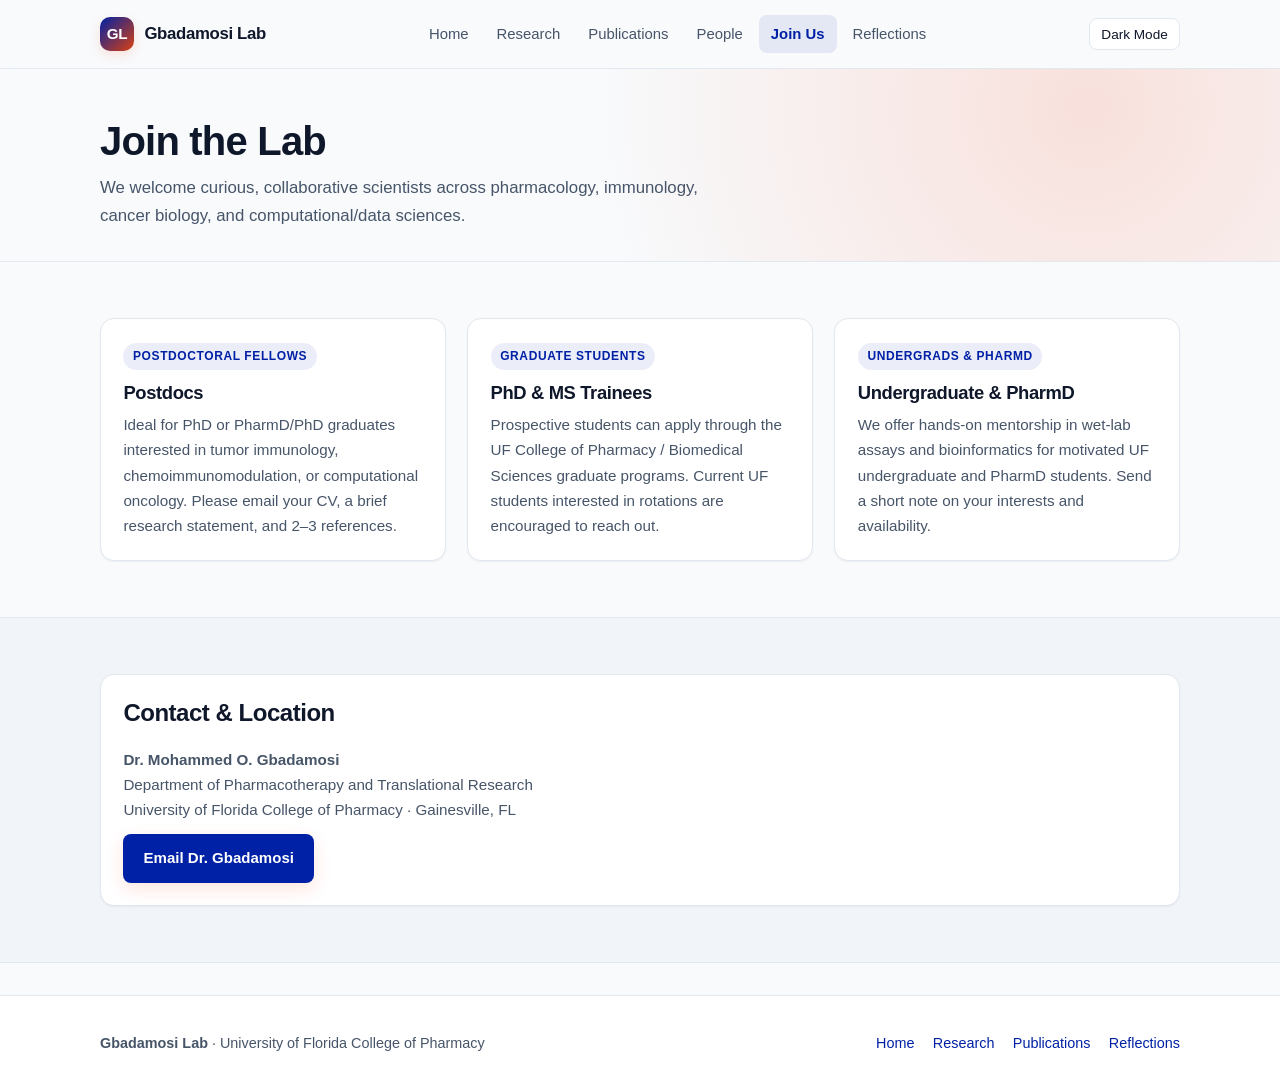
==== join.html @ 2126233b "Scaffold Gbadamosi Lab website with light/dark mode and CV" ====
<!DOCTYPE html>
<html lang="en">
<head>
  <meta charset="UTF-8">
  <meta name="viewport" content="width=device-width, initial-scale=1.0">
  <title>Join Us | Gbadamosi Lab</title>
  <script>
    (function () {
      try {
        var saved = localStorage.getItem("gbadamosi-lab-theme");
        var prefersDark = window.matchMedia && window.matchMedia("(prefers-color-scheme: dark)").matches;
        document.documentElement.setAttribute("data-theme", saved || (prefersDark ? "dark" : "light"));
      } catch (_) {}
    })();
  </script>
  <link rel="stylesheet" href="css/styles.css">
</head>
<body>
  <a class="skip-link" href="#main-content">Skip to content</a>

  <header class="site-header">
    <div class="container nav-wrap">
      <a class="brand" href="index.html">
        <span class="brand-mark" aria-hidden="true">GL</span>
        <span>Gbadamosi Lab</span>
      </a>
      <nav aria-label="Primary">
        <ul id="primary-nav" class="nav-links">
          <li><a href="index.html">Home</a></li>
          <li><a href="research.html">Research</a></li>
          <li><a href="publications.html">Publications</a></li>
          <li><a href="people.html">People</a></li>
          <li><a href="join.html" aria-current="page">Join Us</a></li>
          <li><a href="reflections.html">Reflections</a></li>
        </ul>
      </nav>
      <div class="nav-actions">
        <button id="theme-toggle" class="icon-btn" type="button" aria-pressed="false">Dark Mode</button>
        <button id="menu-toggle" class="icon-btn menu-toggle" type="button" aria-expanded="false" aria-controls="primary-nav">Menu</button>
      </div>
    </div>
  </header>

  <main id="main-content">
    <section class="page-header">
      <div class="container">
        <h1>Join the Lab</h1>
        <p>We welcome curious, collaborative scientists across pharmacology, immunology, cancer biology, and computational/data sciences.</p>
      </div>
    </section>

    <section class="section">
      <div class="container grid-3">
        <article class="card">
          <span class="card-tag">Postdoctoral Fellows</span>
          <h3>Postdocs</h3>
          <p>Ideal for PhD or PharmD/PhD graduates interested in tumor immunology, chemoimmunomodulation, or computational oncology. Please email your CV, a brief research statement, and 2–3 references.</p>
        </article>
        <article class="card">
          <span class="card-tag">Graduate Students</span>
          <h3>PhD &amp; MS Trainees</h3>
          <p>Prospective students can apply through the UF College of Pharmacy / Biomedical Sciences graduate programs. Current UF students interested in rotations are encouraged to reach out.</p>
        </article>
        <article class="card">
          <span class="card-tag">Undergrads &amp; PharmD</span>
          <h3>Undergraduate &amp; PharmD</h3>
          <p>We offer hands-on mentorship in wet-lab assays and bioinformatics for motivated UF undergraduate and PharmD students. Send a short note on your interests and availability.</p>
        </article>
      </div>
    </section>

    <section class="section section-alt">
      <div class="container">
        <div class="card">
          <h2>Contact &amp; Location</h2>
          <p style="margin-bottom: 0.75rem;">
            <strong>Dr. Mohammed O. Gbadamosi</strong><br>
            Department of Pharmacotherapy and Translational Research<br>
            University of Florida College of Pharmacy · Gainesville, FL
          </p>
          <a class="btn btn-primary" href="mailto:mgbadamosi@cop.ufl.edu">Email Dr. Gbadamosi</a>
        </div>
      </div>
    </section>
  </main>

  <footer class="site-footer">
    <div class="container footer-grid">
      <div><strong>Gbadamosi Lab</strong> · University of Florida College of Pharmacy</div>
      <div class="footer-links">
        <a href="index.html">Home</a>
        <a href="research.html">Research</a>
        <a href="publications.html">Publications</a>
        <a href="reflections.html">Reflections</a>
      </div>
    </div>
  </footer>

  <script defer src="js/main.js"></script>
</body>
</html>
---- css/styles.css ----
/* ==========================================================================
   Gbadamosi Lab — Zero-Build Academic Website Stylesheet
   Supports Light Mode (Editorial) & Dark Mode (Fluorescence-Inspired)
   ========================================================================== */

:root {
  color-scheme: light dark;

  /* Light Mode Palette */
  --bg: #f8fafc;
  --bg-elevated: #ffffff;
  --bg-subtle: #f1f5f9;
  --text: #0f172a;
  --text-muted: #475569;
  --border: #e2e8f0;

  --accent: #0021a5;
  --accent-2: #d94111;
  --accent-3: #0891b2;
  --accent-soft: rgba(0, 33, 165, 0.08);
  --glow: rgba(250, 70, 22, 0.14);

  --shadow-sm: 0 1px 2px rgba(15, 23, 42, 0.05);
  --shadow-md: 0 8px 24px rgba(15, 23, 42, 0.07);

  --font-sans: "Inter", -apple-system, BlinkMacSystemFont, "Segoe UI", Roboto, sans-serif;
  --font-serif: "Source Serif 4", Georgia, "Times New Roman", serif;
  --font-mono: "JetBrains Mono", ui-monospace, SFMono-Regular, Menlo, monospace;

  --radius: 14px;
  --radius-sm: 8px;
  --max-w: 1120px;
}

[data-theme="dark"] {
  --bg: #070b14;
  --bg-elevated: #0f172a;
  --bg-subtle: #162033;
  --text: #f1f5f9;
  --text-muted: #94a3b8;
  --border: #1e293b;

  /* Dark Blue + UF Orange-inspired accents */
  --accent: #38bdf8;
  --accent-2: #ff7849;
  --accent-3: #34d399;
  --accent-soft: rgba(56, 189, 248, 0.12);
  --glow: rgba(255, 120, 73, 0.18);

  --shadow-sm: 0 1px 2px rgba(0, 0, 0, 0.4);
  --shadow-md: 0 12px 32px rgba(0, 0, 0, 0.45);
}

/* Base Reset */
*, *::before, *::after {
  box-sizing: border-box;
}

html {
  scroll-behavior: smooth;
  -webkit-text-size-adjust: 100%;
}

body {
  margin: 0;
  font-family: var(--font-sans);
  background-color: var(--bg);
  color: var(--text);
  line-height: 1.65;
  font-size: 16px;
  transition: background-color 0.25s ease, color 0.25s ease;
  min-height: 100vh;
  display: flex;
  flex-direction: column;
}

img {
  max-width: 100%;
  display: block;
}

a {
  color: var(--accent);
  text-decoration: none;
  transition: color 0.15s ease, opacity 0.15s ease;
}

a:hover {
  text-decoration: underline;
}

/* Skip Link for Accessibility */
.skip-link {
  position: absolute;
  left: -9999px;
  top: 0;
  background: var(--accent);
  color: #ffffff;
  padding: 0.6rem 1rem;
  z-index: 1000;
  border-radius: var(--radius-sm);
  font-weight: 600;
}

.skip-link:focus {
  left: 1rem;
  top: 1rem;
}

/* Layout Containers */
.container {
  width: 100%;
  max-width: var(--max-w);
  margin: 0 auto;
  padding: 0 1.25rem;
}

main {
  flex: 1;
}

/* Header & Navigation */
.site-header {
  position: sticky;
  top: 0;
  z-index: 100;
  background: color-mix(in srgb, var(--bg) 88%, transparent);
  backdrop-filter: blur(12px);
  -webkit-backdrop-filter: blur(12px);
  border-bottom: 1px solid var(--border);
}

.nav-wrap {
  display: flex;
  align-items: center;
  justify-content: space-between;
  gap: 1rem;
  min-height: 68px;
}

.brand {
  display: flex;
  align-items: center;
  gap: 0.65rem;
  font-weight: 700;
  font-size: 1.05rem;
  color: var(--text);
  letter-spacing: -0.02em;
  text-decoration: none;
}

.brand:hover {
  text-decoration: none;
}

.brand-mark {
  width: 34px;
  height: 34px;
  border-radius: 10px;
  display: grid;
  place-items: center;
  background: linear-gradient(135deg, var(--accent), var(--accent-2));
  color: #ffffff;
  font-weight: 800;
  font-size: 0.95rem;
  box-shadow: 0 4px 12px var(--glow);
}

[data-theme="dark"] .brand-mark {
  color: #070b14;
}

.nav-links {
  display: flex;
  align-items: center;
  gap: 0.25rem;
  list-style: none;
  margin: 0;
  padding: 0;
}

.nav-links a {
  display: inline-block;
  padding: 0.45rem 0.75rem;
  border-radius: var(--radius-sm);
  color: var(--text-muted);
  font-weight: 500;
  font-size: 0.93rem;
  text-decoration: none;
}

.nav-links a:hover {
  color: var(--text);
  background: var(--bg-subtle);
  text-decoration: none;
}

.nav-links a[aria-current="page"] {
  color: var(--accent);
  background: var(--accent-soft);
  font-weight: 600;
}

.nav-actions {
  display: flex;
  align-items: center;
  gap: 0.5rem;
}

.icon-btn {
  display: inline-flex;
  align-items: center;
  justify-content: center;
  gap: 0.4rem;
  padding: 0.45rem 0.7rem;
  border-radius: var(--radius-sm);
  border: 1px solid var(--border);
  background: var(--bg-elevated);
  color: var(--text);
  font-family: inherit;
  font-size: 0.85rem;
  font-weight: 500;
  cursor: pointer;
  transition: border-color 0.15s ease, background-color 0.15s ease;
}

.icon-btn:hover {
  border-color: var(--accent);
  background: var(--bg-subtle);
}

.menu-toggle {
  display: none;
}

/* Hero Section */
.hero {
  position: relative;
  padding: 4.5rem 0 3.5rem;
  overflow: hidden;
  border-bottom: 1px solid var(--border);
  background:
    radial-gradient(circle at 82% 18%, var(--glow), transparent 42%),
    radial-gradient(circle at 12% 85%, rgba(52, 211, 153, 0.08), transparent 40%);
}

.hero-grid {
  display: grid;
  grid-template-columns: 1.35fr 0.85fr;
  gap: 2.5rem;
  align-items: center;
}

.eyebrow {
  display: inline-flex;
  align-items: center;
  gap: 0.45rem;
  font-size: 0.82rem;
  font-weight: 600;
  text-transform: uppercase;
  letter-spacing: 0.06em;
  color: var(--accent-2);
  background: var(--accent-soft);
  padding: 0.32rem 0.75rem;
  border-radius: 999px;
  margin-bottom: 1rem;
}

h1, h2, h3, h4 {
  line-height: 1.22;
  letter-spacing: -0.02em;
  margin-top: 0;
}

.hero h1 {
  font-size: clamp(2rem, 4vw, 3.05rem);
  margin-bottom: 1rem;
}

.hero-lead {
  font-size: 1.12rem;
  color: var(--text-muted);
  max-width: 60ch;
  margin-bottom: 1.75rem;
}

.btn-row {
  display: flex;
  flex-wrap: wrap;
  gap: 0.85rem;
}

.btn {
  display: inline-flex;
  align-items: center;
  gap: 0.45rem;
  padding: 0.68rem 1.2rem;
  border-radius: var(--radius-sm);
  font-weight: 600;
  font-size: 0.94rem;
  border: 1px solid transparent;
  cursor: pointer;
  text-decoration: none;
  transition: transform 0.15s ease, box-shadow 0.15s ease, background-color 0.15s ease;
}

.btn:hover {
  text-decoration: none;
  transform: translateY(-1px);
}

.btn-primary {
  background: var(--accent);
  color: #ffffff;
  box-shadow: 0 6px 18px var(--glow);
}

[data-theme="dark"] .btn-primary {
  color: #070b14;
}

.btn-secondary {
  background: var(--bg-elevated);
  color: var(--text);
  border-color: var(--border);
}

.btn-secondary:hover {
  border-color: var(--accent);
}

/* Decorative Science Visual Card on Hero */
.hero-visual {
  background: var(--bg-elevated);
  border: 1px solid var(--border);
  border-radius: var(--radius);
  padding: 1.5rem;
  box-shadow: var(--shadow-md);
}

.hero-visual svg {
  width: 100%;
  height: auto;
  display: block;
}

.hero-visual-caption {
  margin-top: 0.85rem;
  font-size: 0.84rem;
  color: var(--text-muted);
  text-align: center;
}

/* Sections & Cards */
.section {
  padding: 3.5rem 0;
}

.section-alt {
  background: var(--bg-subtle);
  border-top: 1px solid var(--border);
  border-bottom: 1px solid var(--border);
}

.section-header {
  display: flex;
  flex-wrap: wrap;
  align-items: baseline;
  justify-content: space-between;
  gap: 1rem;
  margin-bottom: 1.75rem;
}

.section-header h2 {
  font-size: clamp(1.45rem, 2.5vw, 1.9rem);
  margin-bottom: 0;
}

.section-subtitle {
  color: var(--text-muted);
  margin-top: 0.35rem;
  max-width: 65ch;
}

.grid-3 {
  display: grid;
  grid-template-columns: repeat(3, minmax(0, 1fr));
  gap: 1.35rem;
}

.grid-2 {
  display: grid;
  grid-template-columns: repeat(2, minmax(0, 1fr));
  gap: 1.35rem;
}

.card {
  background: var(--bg-elevated);
  border: 1px solid var(--border);
  border-radius: var(--radius);
  padding: 1.4rem;
  box-shadow: var(--shadow-sm);
  transition: border-color 0.2s ease, transform 0.2s ease;
}

.card:hover {
  border-color: color-mix(in srgb, var(--accent) 45%, var(--border));
}

.card-tag {
  display: inline-block;
  font-size: 0.75rem;
  font-weight: 600;
  text-transform: uppercase;
  letter-spacing: 0.05em;
  color: var(--accent);
  background: var(--accent-soft);
  padding: 0.22rem 0.6rem;
  border-radius: 999px;
  margin-bottom: 0.75rem;
}

.card h3 {
  font-size: 1.15rem;
  margin-bottom: 0.5rem;
}

.card p {
  margin: 0;
  color: var(--text-muted);
  font-size: 0.95rem;
}

/* Page Header (Subpages) */
.page-header {
  padding: 3rem 0 2rem;
  border-bottom: 1px solid var(--border);
  background: radial-gradient(circle at 85% 20%, var(--glow), transparent 45%);
}

.page-header h1 {
  font-size: clamp(1.85rem, 3.2vw, 2.5rem);
  margin-bottom: 0.5rem;
}

.page-header p {
  color: var(--text-muted);
  max-width: 65ch;
  margin: 0;
  font-size: 1.05rem;
}

/* News Feed */
.news-list {
  display: grid;
  gap: 0.9rem;
}

.news-item {
  display: grid;
  grid-template-columns: 120px 1fr;
  gap: 1rem;
  align-items: baseline;
  background: var(--bg-elevated);
  border: 1px solid var(--border);
  border-radius: var(--radius-sm);
  padding: 1rem 1.25rem;
}

.news-date {
  font-family: var(--font-mono);
  font-size: 0.84rem;
  color: var(--accent-2);
  font-weight: 600;
}

/* Filters & Search */
.toolbar {
  display: flex;
  flex-wrap: wrap;
  gap: 0.75rem;
  align-items: center;
  justify-content: space-between;
  margin-bottom: 1.5rem;
}

.filter-pills {
  display: flex;
  flex-wrap: wrap;
  gap: 0.45rem;
}

.pill-btn {
  padding: 0.4rem 0.85rem;
  border-radius: 999px;
  border: 1px solid var(--border);
  background: var(--bg-elevated);
  color: var(--text-muted);
  font-family: inherit;
  font-size: 0.85rem;
  font-weight: 500;
  cursor: pointer;
}

.pill-btn:hover {
  border-color: var(--accent);
  color: var(--text);
}

.pill-btn[aria-pressed="true"] {
  background: var(--accent);
  color: #ffffff;
  border-color: var(--accent);
}

[data-theme="dark"] .pill-btn[aria-pressed="true"] {
  color: #070b14;
}

.search-input {
  padding: 0.5rem 0.9rem;
  border-radius: var(--radius-sm);
  border: 1px solid var(--border);
  background: var(--bg-elevated);
  color: var(--text);
  font-family: inherit;
  font-size: 0.92rem;
  min-width: 240px;
}

.search-input:focus {
  outline: 2px solid var(--accent);
  outline-offset: 1px;
}

/* Publications */
.pub-list {
  display: grid;
  gap: 1rem;
}

.pub-card {
  background: var(--bg-elevated);
  border: 1px solid var(--border);
  border-radius: var(--radius-sm);
  padding: 1.25rem 1.4rem;
}

.pub-meta {
  display: flex;
  flex-wrap: wrap;
  gap: 0.5rem;
  align-items: center;
  margin-bottom: 0.45rem;
  font-size: 0.82rem;
  color: var(--text-muted);
}

.pub-year {
  font-family: var(--font-mono);
  font-weight: 700;
  color: var(--accent);
}

.pub-title {
  font-size: 1.06rem;
  font-weight: 650;
  margin-bottom: 0.35rem;
}

.pub-authors {
  font-size: 0.92rem;
  color: var(--text-muted);
  margin-bottom: 0.5rem;
}

.pub-links {
  display: flex;
  flex-wrap: wrap;
  gap: 0.65rem;
  font-size: 0.85rem;
  font-weight: 600;
}

/* People */
.person-card {
  display: flex;
  flex-direction: column;
  gap: 0.75rem;
}

.avatar-placeholder {
  width: 68px;
  height: 68px;
  border-radius: 50%;
  background: linear-gradient(135deg, var(--accent), var(--accent-2));
  color: #ffffff;
  display: grid;
  place-items: center;
  font-weight: 700;
  font-size: 1.25rem;
  flex-shrink: 0;
}

.avatar-img {
  width: 84px;
  height: 84px;
  border-radius: 50%;
  object-fit: cover;
  border: 2px solid var(--accent-2);
  flex-shrink: 0;
}

[data-theme="dark"] .avatar-placeholder {
  color: #070b14;
}

.person-role {
  font-size: 0.86rem;
  font-weight: 600;
  color: var(--accent-2);
}

/* Reflections / Faith & Quotes Page */
.reflection-card {
  background: var(--bg-elevated);
  border: 1px solid var(--border);
  border-left: 4px solid var(--accent);
  border-radius: var(--radius);
  padding: 1.6rem;
  box-shadow: var(--shadow-sm);
}

.reflection-quote {
  font-family: var(--font-serif);
  font-size: 1.22rem;
  line-height: 1.55;
  margin: 0.4rem 0 0.75rem;
  color: var(--text);
}

.reflection-source {
  font-size: 0.9rem;
  font-weight: 600;
  color: var(--accent-2);
  margin-bottom: 0.85rem;
}

.reflection-note {
  color: var(--text-muted);
  font-size: 0.96rem;
  margin: 0;
  padding-top: 0.75rem;
  border-top: 1px solid var(--border);
}

/* Footer */
.site-footer {
  border-top: 1px solid var(--border);
  background: var(--bg-elevated);
  padding: 2.25rem 0;
  margin-top: 2rem;
  font-size: 0.9rem;
  color: var(--text-muted);
}

.footer-grid {
  display: flex;
  flex-wrap: wrap;
  justify-content: space-between;
  gap: 1.25rem;
  align-items: center;
}

.footer-links {
  display: flex;
  flex-wrap: wrap;
  gap: 1.15rem;
}

/* Responsive Breakpoints */
@media (max-width: 860px) {
  .hero-grid,
  .grid-3,
  .grid-2 {
    grid-template-columns: 1fr;
  }

  .menu-toggle {
    display: inline-flex;
  }

  .nav-links {
    display: none;
    position: absolute;
    top: 68px;
    left: 0;
    right: 0;
    background: var(--bg-elevated);
    border-bottom: 1px solid var(--border);
    flex-direction: column;
    align-items: stretch;
    padding: 0.75rem 1.25rem 1rem;
    box-shadow: var(--shadow-md);
  }

  .nav-links.is-open {
    display: flex;
  }

  .news-item {
    grid-template-columns: 1fr;
    gap: 0.35rem;
  }
}

@media (prefers-reduced-motion: reduce) {
  html {
    scroll-behavior: auto;
  }
  *, *::before, *::after {
    transition: none !important;
    animation: none !important;
  }
}
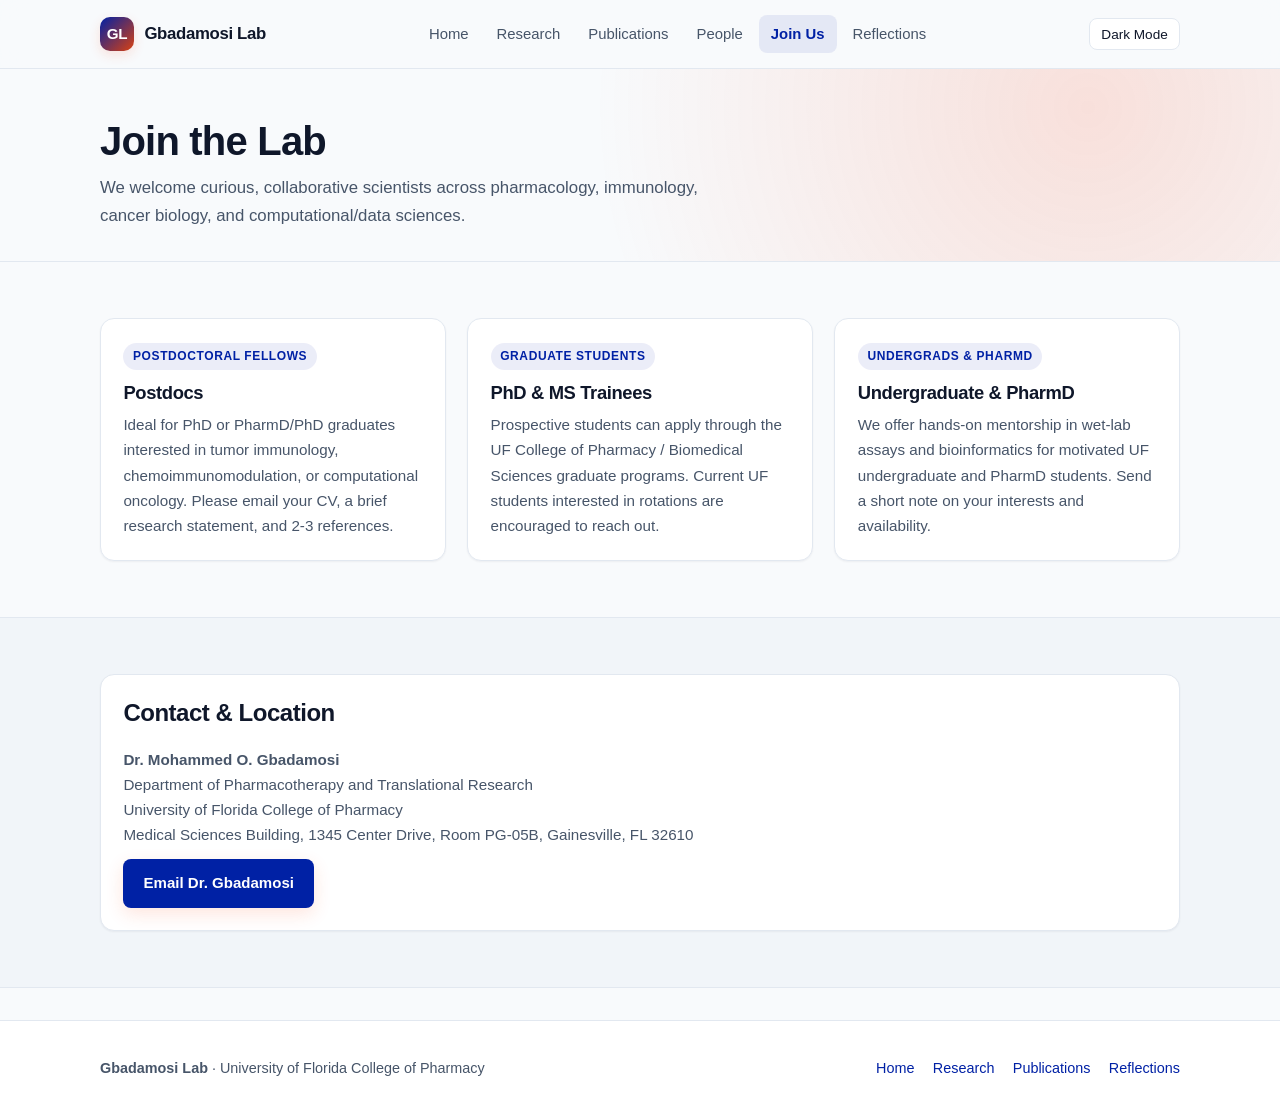
==== commit 1339d676: "Populate CV details, team headshots, publications, research pillars, and remove em-dashes" ====
--- a/join.html
+++ b/join.html
@@ -54,7 +54,7 @@
         <article class="card">
           <span class="card-tag">Postdoctoral Fellows</span>
           <h3>Postdocs</h3>
-          <p>Ideal for PhD or PharmD/PhD graduates interested in tumor immunology, chemoimmunomodulation, or computational oncology. Please email your CV, a brief research statement, and 2–3 references.</p>
+          <p>Ideal for PhD or PharmD/PhD graduates interested in tumor immunology, chemoimmunomodulation, or computational oncology. Please email your CV, a brief research statement, and 2-3 references.</p>
         </article>
         <article class="card">
           <span class="card-tag">Graduate Students</span>
@@ -76,9 +76,10 @@
           <p style="margin-bottom: 0.75rem;">
             <strong>Dr. Mohammed O. Gbadamosi</strong><br>
             Department of Pharmacotherapy and Translational Research<br>
-            University of Florida College of Pharmacy · Gainesville, FL
+            University of Florida College of Pharmacy<br>
+            Medical Sciences Building, 1345 Center Drive, Room PG-05B, Gainesville, FL 32610
           </p>
-          <a class="btn btn-primary" href="mailto:mgbadamosi@cop.ufl.edu">Email Dr. Gbadamosi</a>
+          <a class="btn btn-primary" href="mailto:mgbadamosi@ufl.edu">Email Dr. Gbadamosi</a>
         </div>
       </div>
     </section>
--- a/css/styles.css
+++ b/css/styles.css
@@ -54,6 +54,28 @@
 /* Base Reset */
 *, *::before, *::after {
   box-sizing: border-box;
+}
+
+/* Smooth cross-page fade transition (modern browsers) */
+@view-transition {
+  navigation: auto;
+}
+
+::view-transition-old(root),
+::view-transition-new(root) {
+  animation-duration: 0.32s;
+  animation-timing-function: cubic-bezier(0.22, 1, 0.36, 1);
+}
+
+@keyframes pageFadeIn {
+  from {
+    opacity: 0;
+    transform: translateY(10px);
+  }
+  to {
+    opacity: 1;
+    transform: translateY(0);
+  }
 }
 
 html {
@@ -72,6 +94,11 @@
   min-height: 100vh;
   display: flex;
   flex-direction: column;
+}
+
+main {
+  flex: 1;
+  animation: pageFadeIn 0.45s cubic-bezier(0.22, 1, 0.36, 1) both;
 }
 
 img {
@@ -400,11 +427,13 @@
   border-radius: var(--radius);
   padding: 1.4rem;
   box-shadow: var(--shadow-sm);
-  transition: border-color 0.2s ease, transform 0.2s ease;
+  transition: border-color 0.22s ease, transform 0.25s cubic-bezier(0.22, 1, 0.36, 1), box-shadow 0.25s cubic-bezier(0.22, 1, 0.36, 1);
 }
 
 .card:hover {
-  border-color: color-mix(in srgb, var(--accent) 45%, var(--border));
+  border-color: color-mix(in srgb, var(--accent) 50%, var(--border));
+  transform: translateY(-4px);
+  box-shadow: var(--shadow-md), 0 0 0 1px color-mix(in srgb, var(--accent) 25%, transparent);
 }
 
 .card-tag {
@@ -465,6 +494,13 @@
   border: 1px solid var(--border);
   border-radius: var(--radius-sm);
   padding: 1rem 1.25rem;
+  transition: border-color 0.22s ease, transform 0.25s cubic-bezier(0.22, 1, 0.36, 1), box-shadow 0.25s cubic-bezier(0.22, 1, 0.36, 1);
+}
+
+.news-item:hover {
+  border-color: color-mix(in srgb, var(--accent-2) 50%, var(--border));
+  transform: translateY(-3px);
+  box-shadow: var(--shadow-md);
 }
 
 .news-date {
@@ -544,6 +580,13 @@
   border: 1px solid var(--border);
   border-radius: var(--radius-sm);
   padding: 1.25rem 1.4rem;
+  transition: border-color 0.22s ease, transform 0.25s cubic-bezier(0.22, 1, 0.36, 1), box-shadow 0.25s cubic-bezier(0.22, 1, 0.36, 1);
+}
+
+.pub-card:hover {
+  border-color: color-mix(in srgb, var(--accent) 50%, var(--border));
+  transform: translateY(-3px);
+  box-shadow: var(--shadow-md);
 }
 
 .pub-meta {
@@ -629,6 +672,14 @@
   border-radius: var(--radius);
   padding: 1.6rem;
   box-shadow: var(--shadow-sm);
+  transition: border-color 0.22s ease, transform 0.25s cubic-bezier(0.22, 1, 0.36, 1), box-shadow 0.25s cubic-bezier(0.22, 1, 0.36, 1);
+}
+
+.reflection-card:hover {
+  border-color: color-mix(in srgb, var(--accent) 50%, var(--border));
+  border-left-color: var(--accent-2);
+  transform: translateY(-4px);
+  box-shadow: var(--shadow-md);
 }
 
 .reflection-quote {
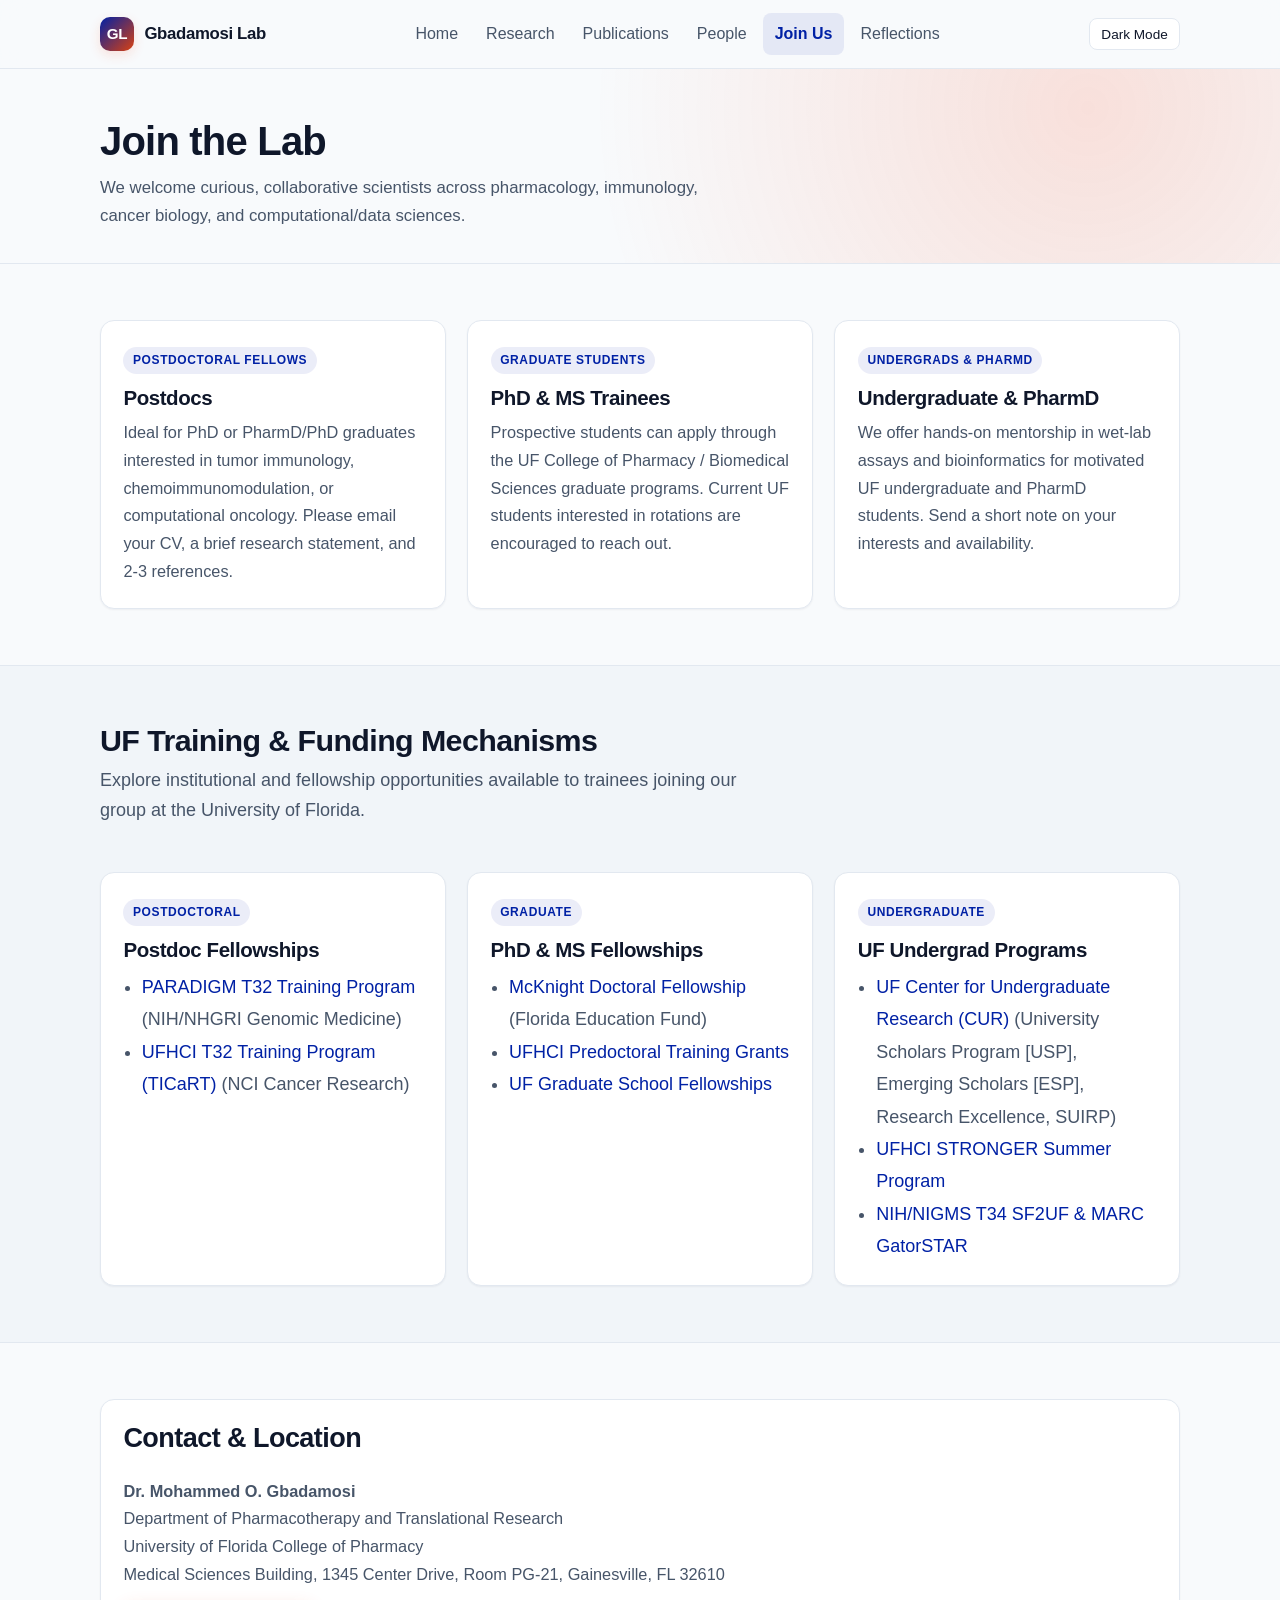
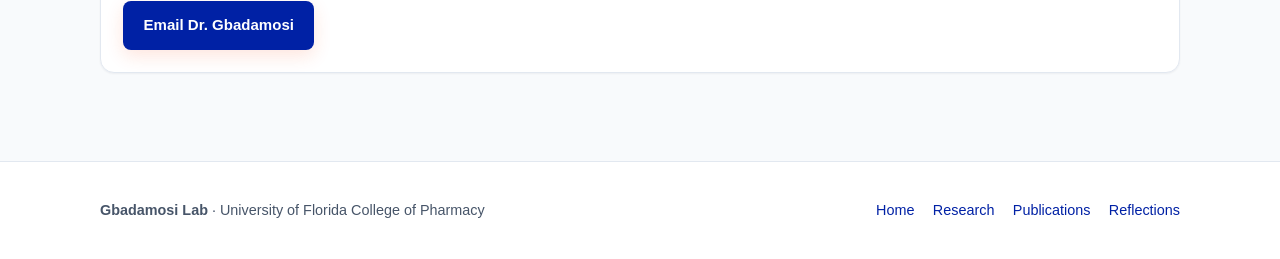
==== commit 2e86e6e2: "Enlarge People text & PI photo, update member bios, office PG-21, UF funding links, and Reflections " ====
--- a/join.html
+++ b/join.html
@@ -71,13 +71,54 @@
 
     <section class="section section-alt">
       <div class="container">
+        <div class="section-header">
+          <div>
+            <h2>UF Training &amp; Funding Mechanisms</h2>
+            <p class="section-subtitle">Explore institutional and fellowship opportunities available to trainees joining our group at the University of Florida.</p>
+          </div>
+        </div>
+        <div class="grid-3">
+          <article class="card">
+            <span class="card-tag">Postdoctoral</span>
+            <h3>Postdoc Fellowships</h3>
+            <ul style="padding-left: 1.15rem; margin: 0.5rem 0 0; color: var(--text-muted); line-height: 1.8;">
+              <li><a href="https://precisionmedicine.ufhealth.org/education/t32-postdoctoral-training-program/" target="_blank" rel="noopener noreferrer">PARADIGM T32 Training Program</a> (NIH/NHGRI Genomic Medicine)</li>
+              <li><a href="https://cancer.ufl.edu/education/training-grants/" target="_blank" rel="noopener noreferrer">UFHCI T32 Training Program (TICaRT)</a> (NCI Cancer Research)</li>
+            </ul>
+          </article>
+
+          <article class="card">
+            <span class="card-tag">Graduate</span>
+            <h3>PhD &amp; MS Fellowships</h3>
+            <ul style="padding-left: 1.15rem; margin: 0.5rem 0 0; color: var(--text-muted); line-height: 1.8;">
+              <li><a href="https://www.fefonline.org/mdf.html" target="_blank" rel="noopener noreferrer">McKnight Doctoral Fellowship</a> (Florida Education Fund)</li>
+              <li><a href="https://cancer.ufl.edu/education/training-grants/" target="_blank" rel="noopener noreferrer">UFHCI Predoctoral Training Grants</a></li>
+              <li><a href="https://graduateschool.ufl.edu/funding/" target="_blank" rel="noopener noreferrer">UF Graduate School Fellowships</a></li>
+            </ul>
+          </article>
+
+          <article class="card">
+            <span class="card-tag">Undergraduate</span>
+            <h3>UF Undergrad Programs</h3>
+            <ul style="padding-left: 1.15rem; margin: 0.5rem 0 0; color: var(--text-muted); line-height: 1.8;">
+              <li><a href="https://cur.aa.ufl.edu/" target="_blank" rel="noopener noreferrer">UF Center for Undergraduate Research (CUR)</a> (University Scholars Program [USP], Emerging Scholars [ESP], Research Excellence, SUIRP)</li>
+              <li><a href="https://cancer.ufl.edu/education/undergraduate-programs/" target="_blank" rel="noopener noreferrer">UFHCI STRONGER Summer Program</a></li>
+              <li><a href="https://uf-t34.biology.ufl.edu/" target="_blank" rel="noopener noreferrer">NIH/NIGMS T34 SF2UF &amp; MARC GatorSTAR</a></li>
+            </ul>
+          </article>
+        </div>
+      </div>
+    </section>
+
+    <section class="section">
+      <div class="container">
         <div class="card">
           <h2>Contact &amp; Location</h2>
           <p style="margin-bottom: 0.75rem;">
             <strong>Dr. Mohammed O. Gbadamosi</strong><br>
             Department of Pharmacotherapy and Translational Research<br>
             University of Florida College of Pharmacy<br>
-            Medical Sciences Building, 1345 Center Drive, Room PG-05B, Gainesville, FL 32610
+            Medical Sciences Building, 1345 Center Drive, Room PG-21, Gainesville, FL 32610
           </p>
           <a class="btn btn-primary" href="mailto:mgbadamosi@ufl.edu">Email Dr. Gbadamosi</a>
         </div>
--- a/css/styles.css
+++ b/css/styles.css
@@ -88,8 +88,8 @@
   font-family: var(--font-sans);
   background-color: var(--bg);
   color: var(--text);
-  line-height: 1.65;
-  font-size: 16px;
+  line-height: 1.7;
+  font-size: 18px;
   transition: background-color 0.25s ease, color 0.25s ease;
   min-height: 100vh;
   display: flex;
@@ -212,7 +212,7 @@
   border-radius: var(--radius-sm);
   color: var(--text-muted);
   font-weight: 500;
-  font-size: 0.93rem;
+  font-size: 1rem;
   text-decoration: none;
 }
 
@@ -300,12 +300,12 @@
 }
 
 .hero h1 {
-  font-size: clamp(2rem, 4vw, 3.05rem);
+  font-size: clamp(2.2rem, 4.2vw, 3.25rem);
   margin-bottom: 1rem;
 }
 
 .hero-lead {
-  font-size: 1.12rem;
+  font-size: 1.22rem;
   color: var(--text-muted);
   max-width: 60ch;
   margin-bottom: 1.75rem;
@@ -450,14 +450,14 @@
 }
 
 .card h3 {
-  font-size: 1.15rem;
+  font-size: 1.28rem;
   margin-bottom: 0.5rem;
 }
 
 .card p {
   margin: 0;
   color: var(--text-muted);
-  font-size: 0.95rem;
+  font-size: 1.02rem;
 }
 
 /* Page Header (Subpages) */
@@ -503,6 +503,15 @@
   box-shadow: var(--shadow-md);
 }
 
+.news-photo {
+  margin-top: 0.75rem;
+  max-width: 460px;
+  width: 100%;
+  border-radius: var(--radius-sm);
+  border: 1px solid var(--border);
+  object-fit: cover;
+}
+
 .news-date {
   font-family: var(--font-mono);
   font-size: 0.84rem;
@@ -606,13 +615,13 @@
 }
 
 .pub-title {
-  font-size: 1.06rem;
+  font-size: 1.16rem;
   font-weight: 650;
   margin-bottom: 0.35rem;
 }
 
 .pub-authors {
-  font-size: 0.92rem;
+  font-size: 1rem;
   color: var(--text-muted);
   margin-bottom: 0.5rem;
 }
@@ -645,24 +654,61 @@
   flex-shrink: 0;
 }
 
+.person-role {
+  font-size: 1.05rem;
+  font-weight: 600;
+  color: var(--accent-2);
+}
+
+.person-card h3,
+#pi-card h3 {
+  font-size: 1.42rem;
+}
+
+.person-card p,
+#pi-card p {
+  font-size: 1.1rem;
+  line-height: 1.7;
+}
+
+#pi-card .pub-links {
+  font-size: 1.05rem;
+}
+
 .avatar-img {
-  width: 84px;
-  height: 84px;
-  border-radius: 50%;
+  width: 145px;
+  height: 185px;
+  border-radius: var(--radius-sm);
   object-fit: cover;
+  object-position: center 20%;
+  border: 1px solid var(--border);
+  flex-shrink: 0;
+  align-self: flex-start;
+}
+
+.avatar-img--pi {
+  width: 260px;
+  height: 215px;
+  border-radius: var(--radius);
+  object-position: center 15%;
   border: 2px solid var(--accent-2);
-  flex-shrink: 0;
+}
+
+.next-position {
+  margin-top: 0.35rem;
+  font-size: 1.05rem;
+  color: var(--text);
+}
+
+.next-position strong {
+  color: var(--accent-2);
 }
 
 [data-theme="dark"] .avatar-placeholder {
   color: #070b14;
 }
 
-.person-role {
-  font-size: 0.86rem;
-  font-weight: 600;
-  color: var(--accent-2);
-}
+.person-role-removed-dup { display: none; }
 
 /* Reflections / Faith & Quotes Page */
 .reflection-card {
@@ -684,14 +730,14 @@
 
 .reflection-quote {
   font-family: var(--font-serif);
-  font-size: 1.22rem;
+  font-size: 1.32rem;
   line-height: 1.55;
   margin: 0.4rem 0 0.75rem;
   color: var(--text);
 }
 
 .reflection-source {
-  font-size: 0.9rem;
+  font-size: 1rem;
   font-weight: 600;
   color: var(--accent-2);
   margin-bottom: 0.85rem;
@@ -699,7 +745,7 @@
 
 .reflection-note {
   color: var(--text-muted);
-  font-size: 0.96rem;
+  font-size: 1.02rem;
   margin: 0;
   padding-top: 0.75rem;
   border-top: 1px solid var(--border);
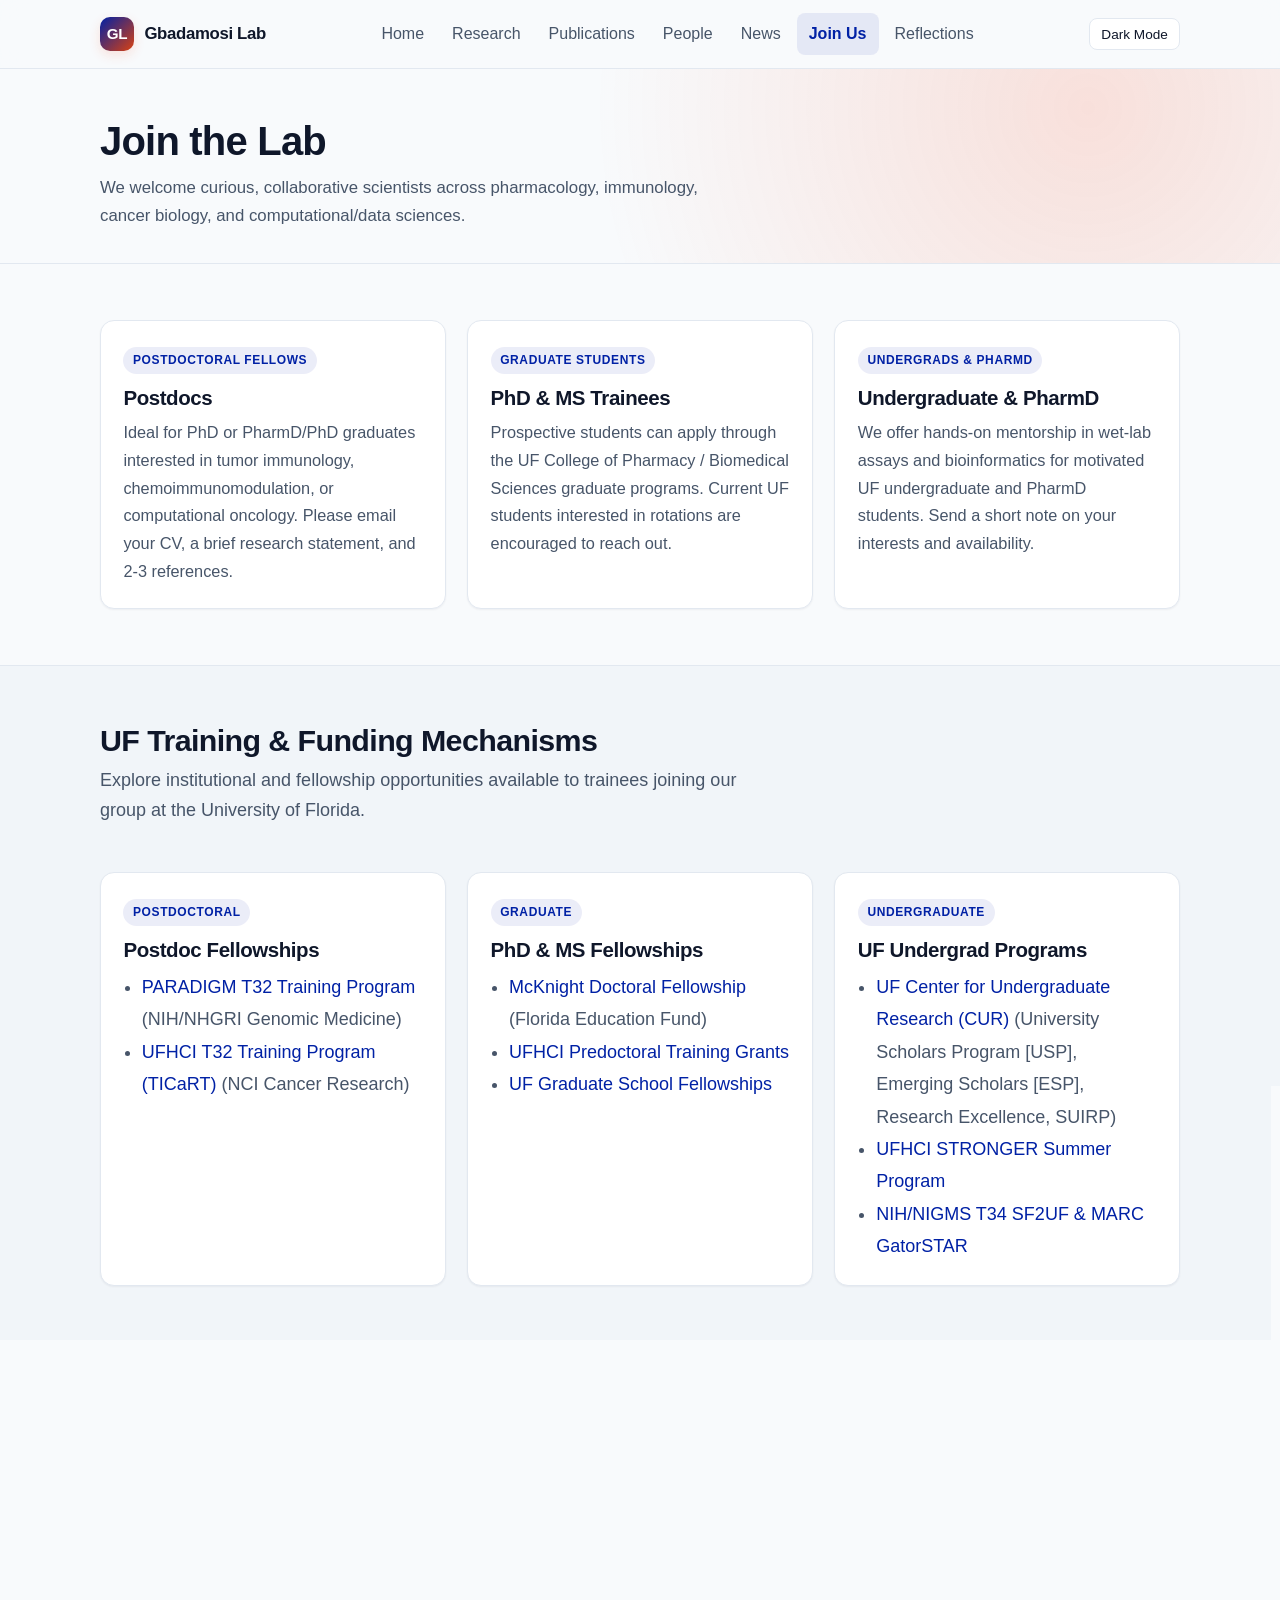
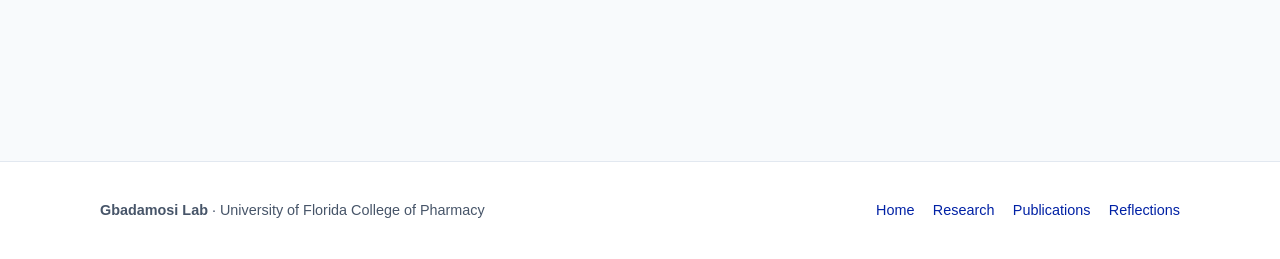
==== commit 8a9b4d40: "Add 2018 Futur Oncol AML paper and dedicated News page" ====
--- a/join.html
+++ b/join.html
@@ -30,6 +30,7 @@
           <li><a href="research.html">Research</a></li>
           <li><a href="publications.html">Publications</a></li>
           <li><a href="people.html">People</a></li>
+          <li><a href="news.html">News</a></li>
           <li><a href="join.html" aria-current="page">Join Us</a></li>
           <li><a href="reflections.html">Reflections</a></li>
         </ul>
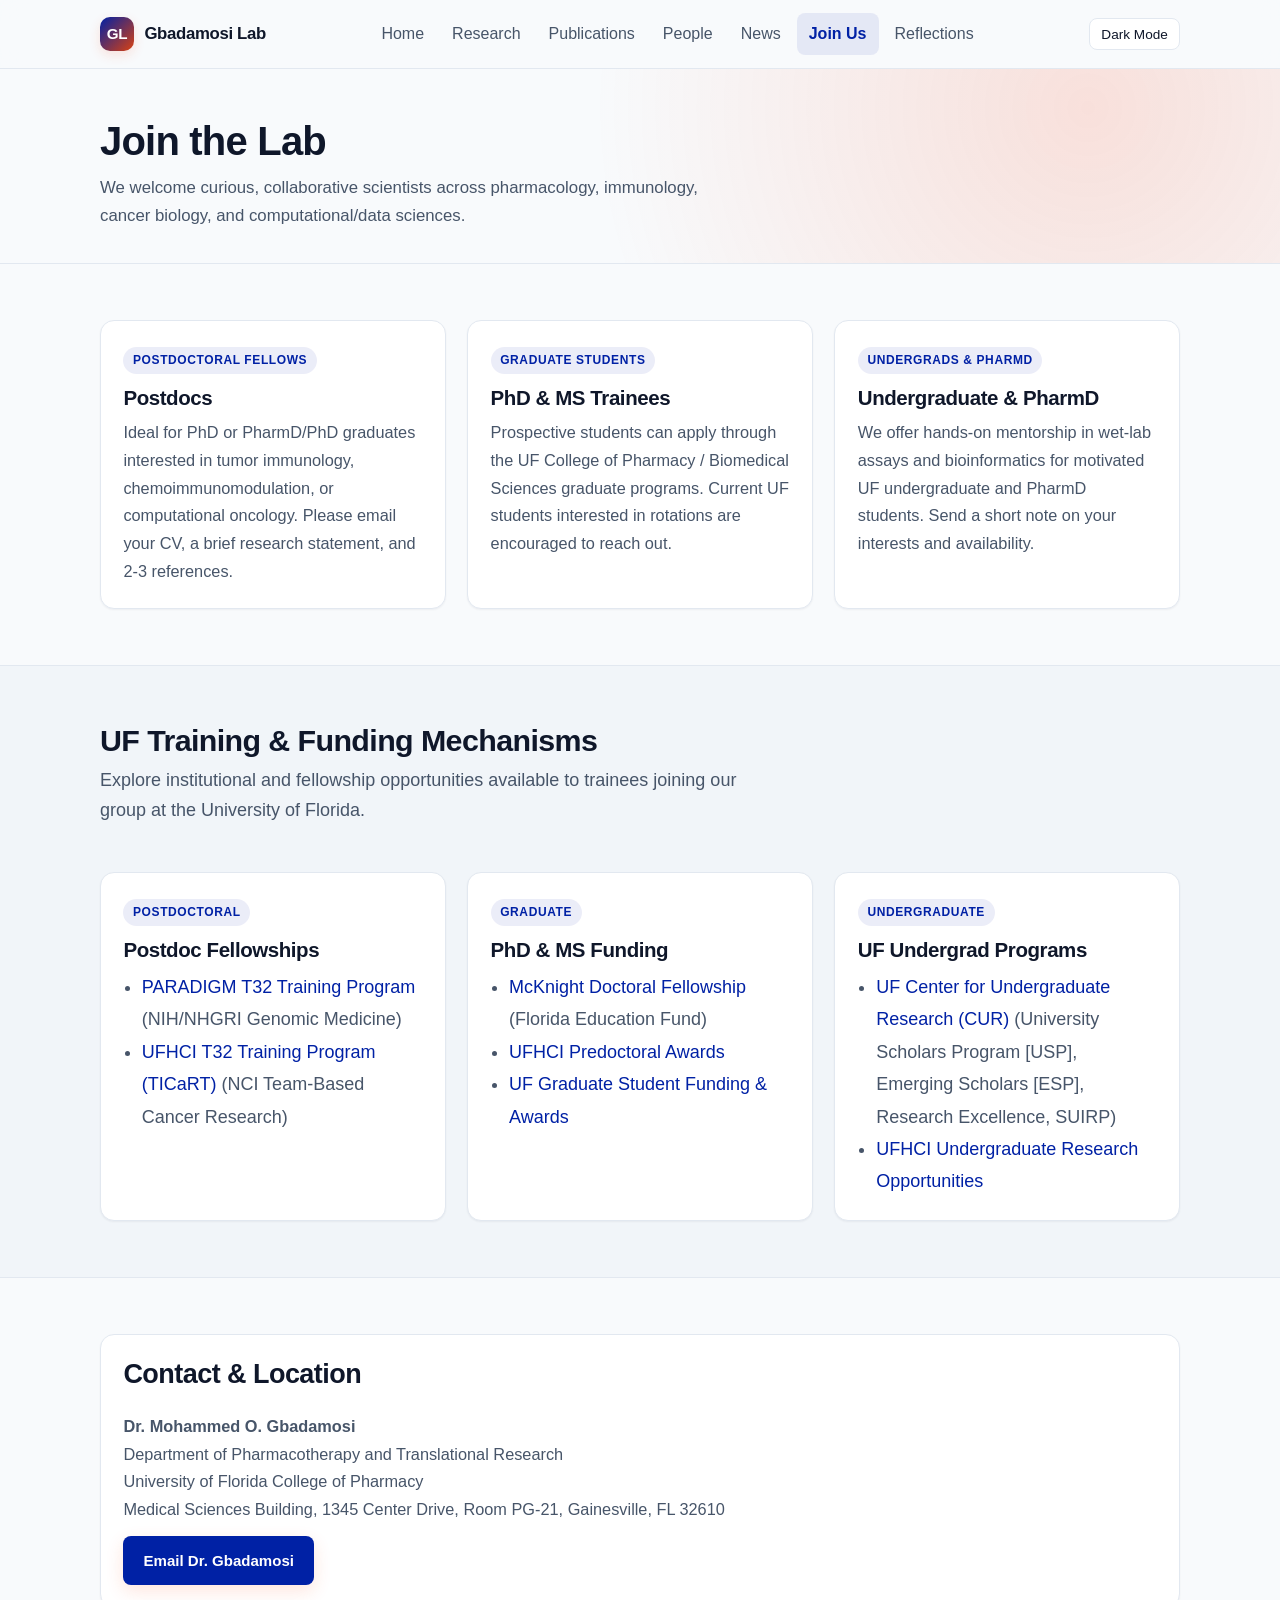
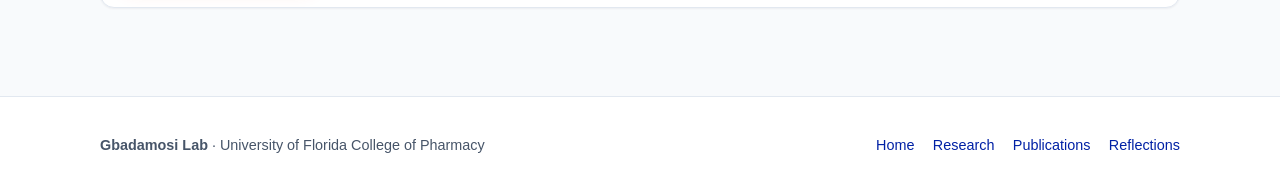
==== commit a55accdd: "Add large chemoimmunomodulation schematic on Home and update UF funding links" ====
--- a/join.html
+++ b/join.html
@@ -83,18 +83,18 @@
             <span class="card-tag">Postdoctoral</span>
             <h3>Postdoc Fellowships</h3>
             <ul style="padding-left: 1.15rem; margin: 0.5rem 0 0; color: var(--text-muted); line-height: 1.8;">
-              <li><a href="https://precisionmedicine.ufhealth.org/education/t32-postdoctoral-training-program/" target="_blank" rel="noopener noreferrer">PARADIGM T32 Training Program</a> (NIH/NHGRI Genomic Medicine)</li>
-              <li><a href="https://cancer.ufl.edu/education/training-grants/" target="_blank" rel="noopener noreferrer">UFHCI T32 Training Program (TICaRT)</a> (NCI Cancer Research)</li>
+              <li><a href="https://precisionmedicine.ufhealth.org/education/paradigm-training-program/" target="_blank" rel="noopener noreferrer">PARADIGM T32 Training Program</a> (NIH/NHGRI Genomic Medicine)</li>
+              <li><a href="https://cancer.ufl.edu/education/ticart-t32/" target="_blank" rel="noopener noreferrer">UFHCI T32 Training Program (TICaRT)</a> (NCI Team-Based Cancer Research)</li>
             </ul>
           </article>
 
           <article class="card">
             <span class="card-tag">Graduate</span>
-            <h3>PhD &amp; MS Fellowships</h3>
+            <h3>PhD &amp; MS Funding</h3>
             <ul style="padding-left: 1.15rem; margin: 0.5rem 0 0; color: var(--text-muted); line-height: 1.8;">
               <li><a href="https://www.fefonline.org/mdf.html" target="_blank" rel="noopener noreferrer">McKnight Doctoral Fellowship</a> (Florida Education Fund)</li>
-              <li><a href="https://cancer.ufl.edu/education/training-grants/" target="_blank" rel="noopener noreferrer">UFHCI Predoctoral Training Grants</a></li>
-              <li><a href="https://graduateschool.ufl.edu/funding/" target="_blank" rel="noopener noreferrer">UF Graduate School Fellowships</a></li>
+              <li><a href="https://cancer.ufl.edu/education/gradstudents/predoctoral-awards/" target="_blank" rel="noopener noreferrer">UFHCI Predoctoral Awards</a></li>
+              <li><a href="https://grad.ufl.edu/current/fund-award/leads/" target="_blank" rel="noopener noreferrer">UF Graduate Student Funding &amp; Awards</a></li>
             </ul>
           </article>
 
@@ -103,8 +103,7 @@
             <h3>UF Undergrad Programs</h3>
             <ul style="padding-left: 1.15rem; margin: 0.5rem 0 0; color: var(--text-muted); line-height: 1.8;">
               <li><a href="https://cur.aa.ufl.edu/" target="_blank" rel="noopener noreferrer">UF Center for Undergraduate Research (CUR)</a> (University Scholars Program [USP], Emerging Scholars [ESP], Research Excellence, SUIRP)</li>
-              <li><a href="https://cancer.ufl.edu/education/undergraduate-programs/" target="_blank" rel="noopener noreferrer">UFHCI STRONGER Summer Program</a></li>
-              <li><a href="https://uf-t34.biology.ufl.edu/" target="_blank" rel="noopener noreferrer">NIH/NIGMS T34 SF2UF &amp; MARC GatorSTAR</a></li>
+              <li><a href="https://cancer.ufl.edu/education/undergraduate/" target="_blank" rel="noopener noreferrer">UFHCI Undergraduate Research Opportunities</a></li>
             </ul>
           </article>
         </div>
--- a/css/styles.css
+++ b/css/styles.css
@@ -363,6 +363,12 @@
   border-radius: var(--radius);
   padding: 1.5rem;
   box-shadow: var(--shadow-md);
+}
+
+.hero-visual--wide {
+  max-width: 1040px;
+  margin: 0 auto;
+  padding: 1.25rem;
 }
 
 .hero-visual svg {
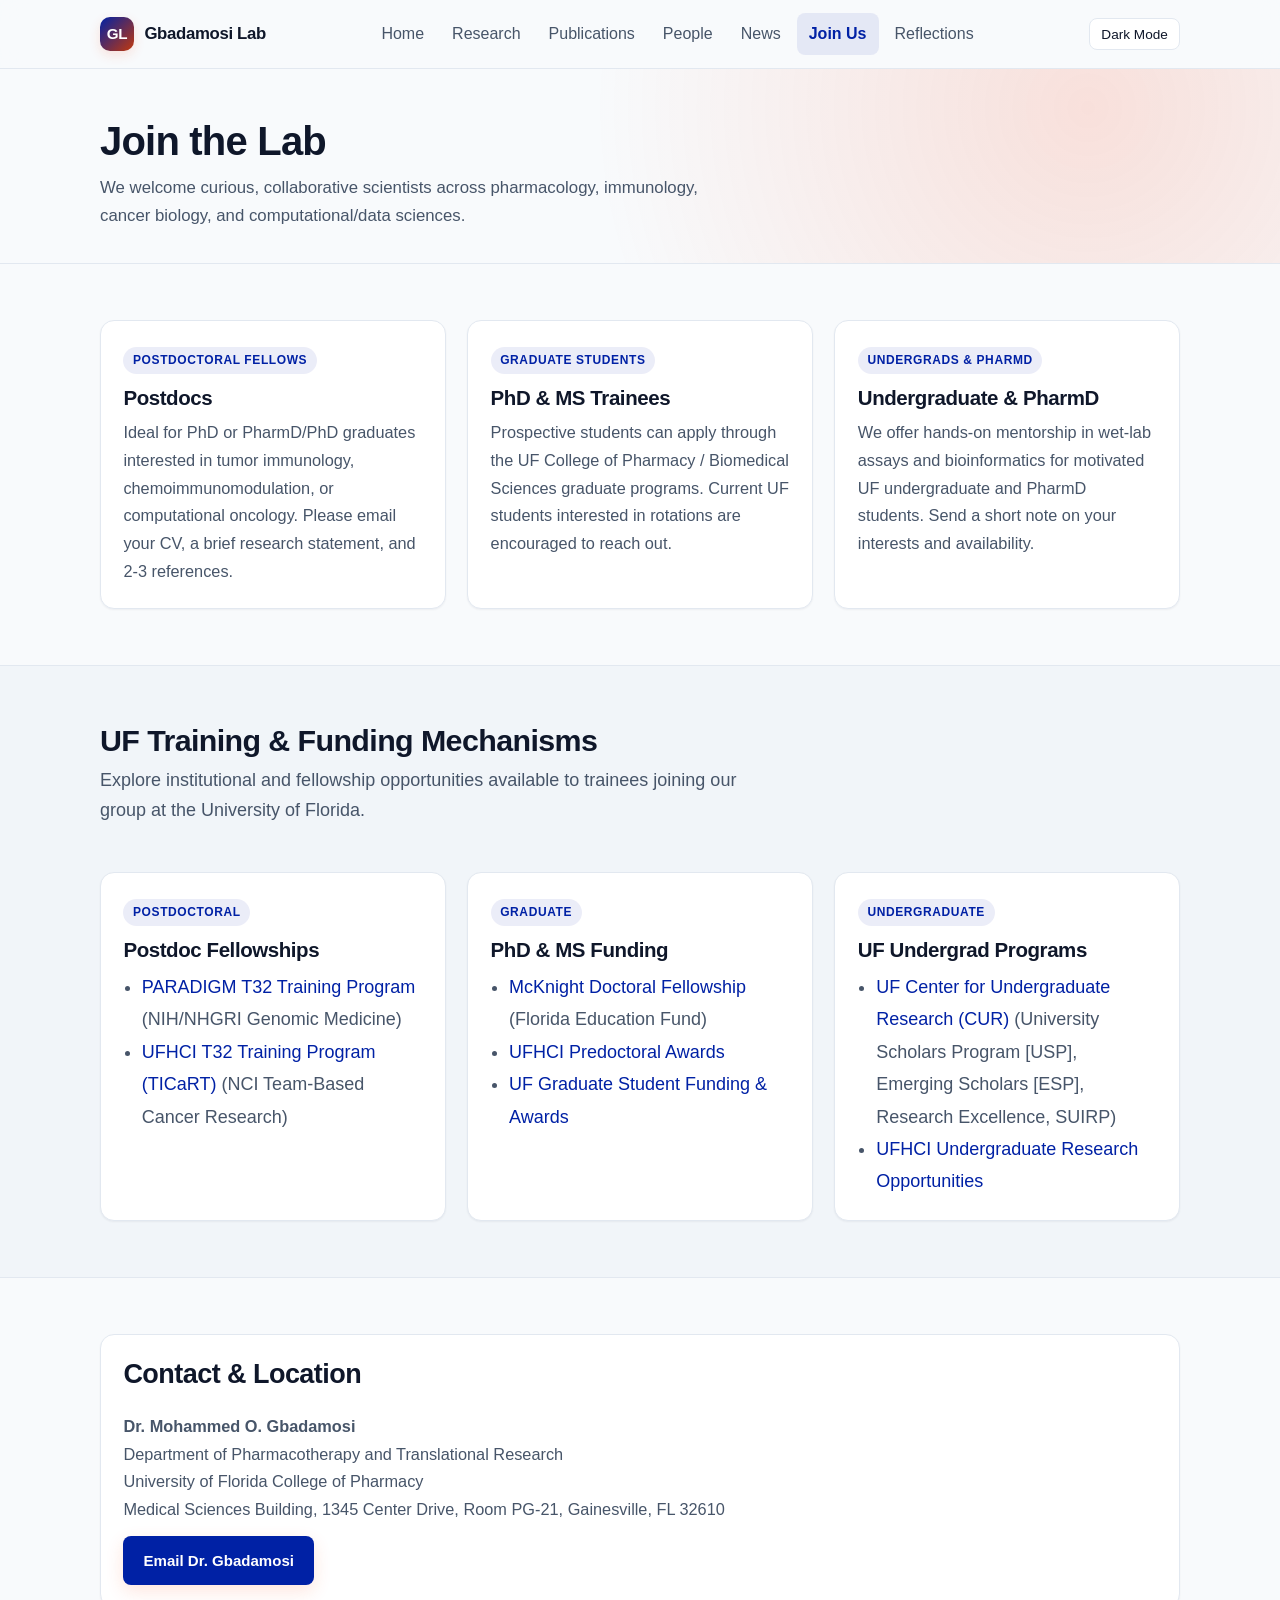
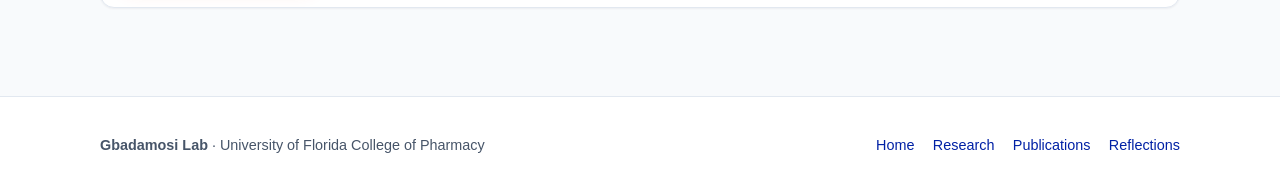
==== commit 276ba1b1: "Improve WCAG 2.1 AA accessibility (contrast, focus-visible, carousel pause, heading order, aria labe" ====
--- a/join.html
+++ b/join.html
@@ -51,6 +51,7 @@
     </section>
 
     <section class="section">
+      <h2 class="sr-only">Training Opportunities</h2>
       <div class="container grid-3">
         <article class="card">
           <span class="card-tag">Postdoctoral Fellows</span>
--- a/css/styles.css
+++ b/css/styles.css
@@ -15,7 +15,7 @@
   --border: #e2e8f0;
 
   --accent: #0021a5;
-  --accent-2: #d94111;
+  --accent-2: #c2380c;
   --accent-3: #0891b2;
   --accent-soft: rgba(0, 33, 165, 0.08);
   --glow: rgba(250, 70, 22, 0.14);
@@ -114,6 +114,24 @@
 
 a:hover {
   text-decoration: underline;
+}
+
+/* Screen-reader only utility & global keyboard focus */
+.sr-only {
+  position: absolute;
+  width: 1px;
+  height: 1px;
+  padding: 0;
+  margin: -1px;
+  overflow: hidden;
+  clip: rect(0, 0, 0, 0);
+  white-space: nowrap;
+  border: 0;
+}
+
+:focus-visible {
+  outline: 3px solid var(--accent);
+  outline-offset: 3px;
 }
 
 /* Skip Link for Accessibility */
@@ -518,6 +536,119 @@
   object-fit: cover;
 }
 
+.news-embed {
+  margin-top: 0.9rem;
+  width: 100%;
+  max-width: 504px;
+  height: 720px;
+  border: 1px solid var(--border);
+  border-radius: var(--radius-sm);
+  background: var(--bg-subtle);
+  display: block;
+}
+
+/* Lab Photos Single-Image Carousel */
+.gallery-carousel {
+  position: relative;
+  max-width: 860px;
+  margin: 0 auto;
+  border-radius: var(--radius);
+  overflow: hidden;
+  border: 1px solid var(--border);
+  background: var(--bg-elevated);
+  box-shadow: var(--shadow-md);
+}
+
+.gallery-stage {
+  position: relative;
+  width: 100%;
+  height: 540px;
+  background: var(--bg-subtle);
+}
+
+.gallery-stage img {
+  position: absolute;
+  inset: 0;
+  width: 100%;
+  height: 100%;
+  object-fit: contain;
+  opacity: 0;
+  transition: opacity 0.9s ease-in-out;
+}
+
+.gallery-stage img.is-active {
+  opacity: 1;
+}
+
+.carousel-btn {
+  position: absolute;
+  top: 50%;
+  transform: translateY(-50%);
+  z-index: 3;
+  width: 44px;
+  height: 44px;
+  border-radius: 50%;
+  border: 1px solid var(--border);
+  background: color-mix(in srgb, var(--bg-elevated) 88%, transparent);
+  color: var(--text);
+  font-size: 1.5rem;
+  line-height: 1;
+  display: grid;
+  place-items: center;
+  cursor: pointer;
+  box-shadow: var(--shadow-sm);
+  transition: background-color 0.15s ease, border-color 0.15s ease, transform 0.15s ease;
+}
+
+.carousel-btn:hover {
+  border-color: var(--accent);
+  background: var(--bg-elevated);
+  transform: translateY(-50%) scale(1.06);
+}
+
+.carousel-btn--prev {
+  left: 0.85rem;
+}
+
+.carousel-btn--next {
+  right: 0.85rem;
+}
+
+.gallery-bar {
+  display: flex;
+  justify-content: space-between;
+  align-items: center;
+  gap: 1rem;
+  padding: 0.9rem 1.25rem;
+  border-top: 1px solid var(--border);
+  background: var(--bg-elevated);
+}
+
+.gallery-caption {
+  font-size: 1.05rem;
+  font-weight: 600;
+  color: var(--text);
+}
+
+.gallery-controls {
+  display: flex;
+  align-items: center;
+  gap: 0.75rem;
+}
+
+.gallery-counter {
+  font-family: var(--font-mono);
+  font-size: 0.9rem;
+  color: var(--text-muted);
+  white-space: nowrap;
+}
+
+@media (max-width: 760px) {
+  .gallery-stage {
+    height: 360px;
+  }
+}
+
 .news-date {
   font-family: var(--font-mono);
   font-size: 0.84rem;
@@ -693,10 +824,10 @@
 }
 
 .avatar-img--pi {
-  width: 260px;
-  height: 215px;
+  width: 320px;
+  max-width: 100%;
+  height: auto;
   border-radius: var(--radius);
-  object-position: center 15%;
   border: 2px solid var(--accent-2);
 }
 
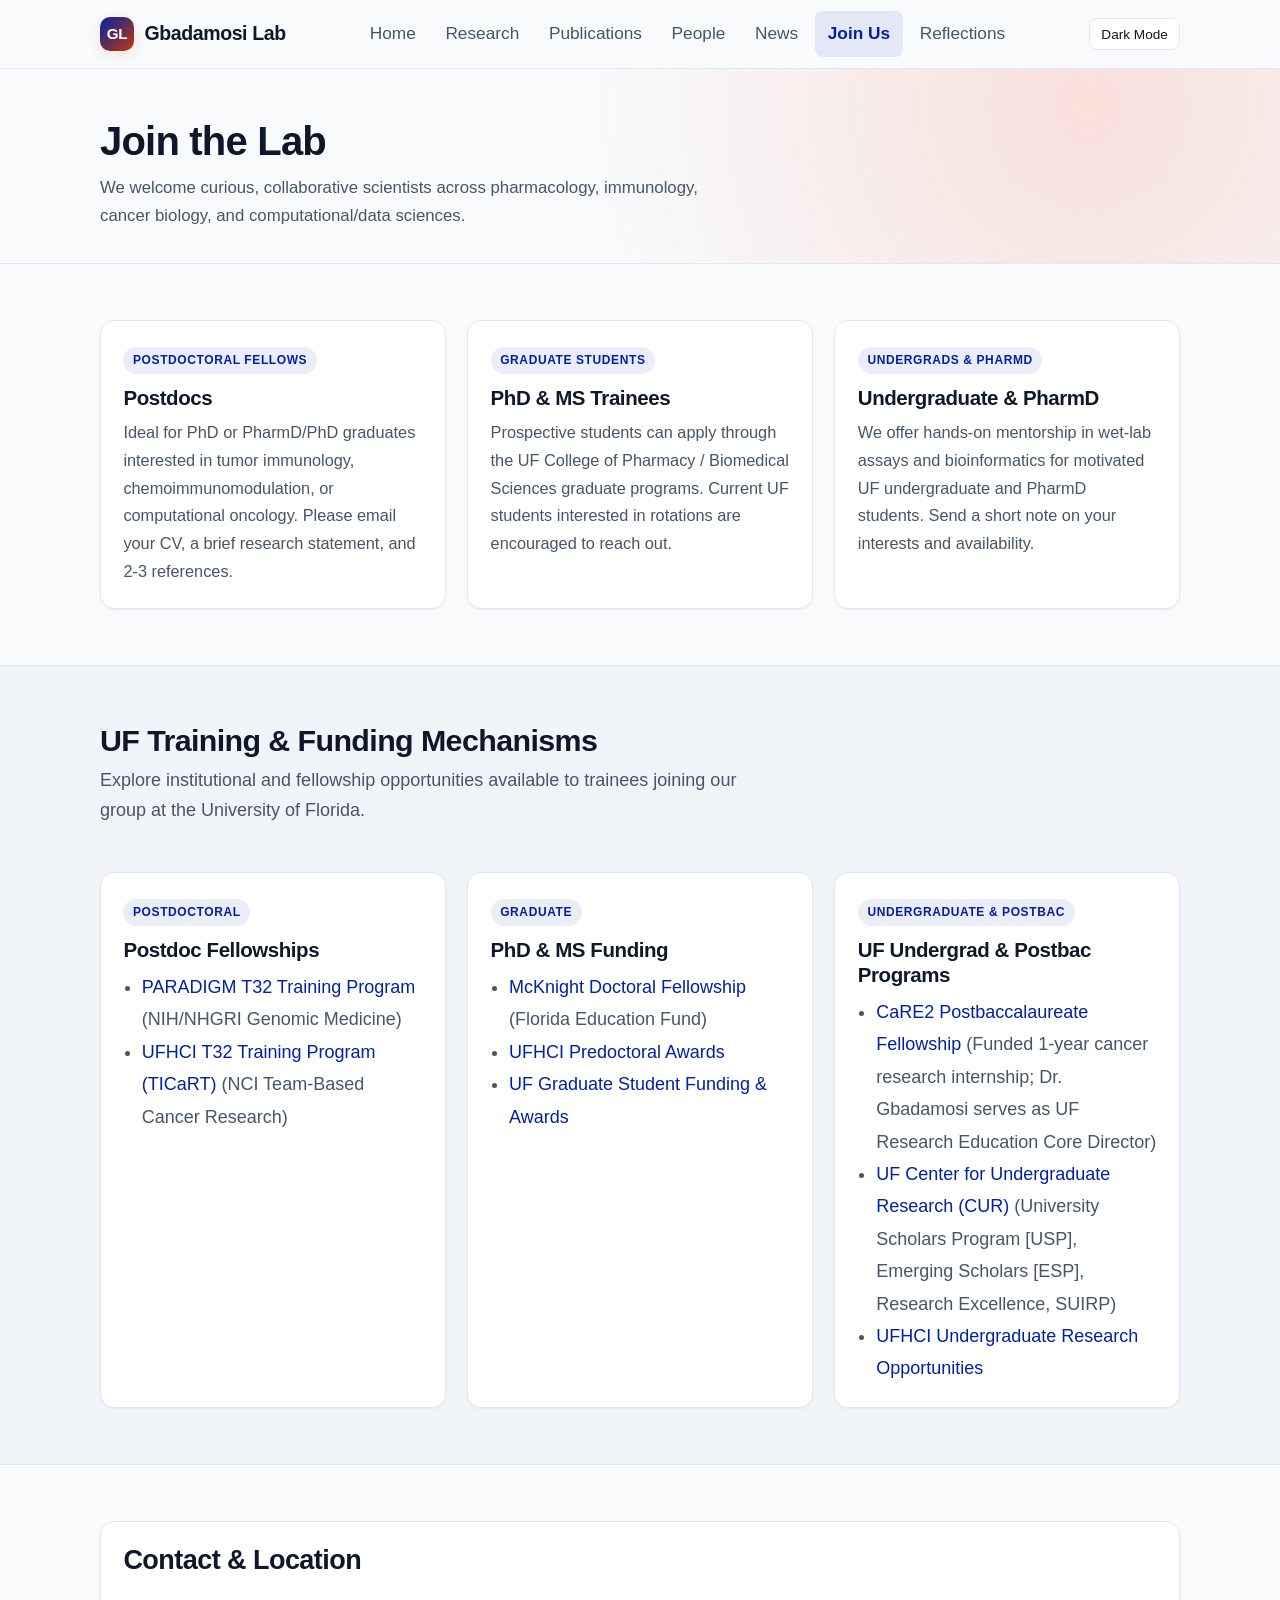
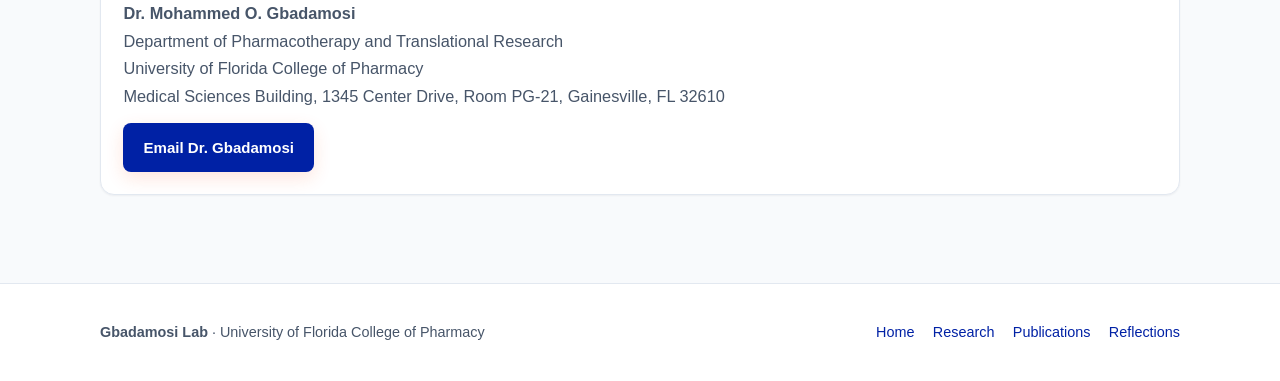
==== commit 6bed6128: "Highlight CaRE2 Postbaccalaureate Fellowship on Join Us" ====
--- a/join.html
+++ b/join.html
@@ -100,9 +100,10 @@
           </article>
 
           <article class="card">
-            <span class="card-tag">Undergraduate</span>
-            <h3>UF Undergrad Programs</h3>
+            <span class="card-tag">Undergraduate &amp; Postbac</span>
+            <h3>UF Undergrad &amp; Postbac Programs</h3>
             <ul style="padding-left: 1.15rem; margin: 0.5rem 0 0; color: var(--text-muted); line-height: 1.8;">
+              <li><a href="https://care2healthcenter.org/" target="_blank" rel="noopener noreferrer">CaRE2 Postbaccalaureate Fellowship</a> (Funded 1-year cancer research internship; Dr. Gbadamosi serves as UF Research Education Core Director)</li>
               <li><a href="https://cur.aa.ufl.edu/" target="_blank" rel="noopener noreferrer">UF Center for Undergraduate Research (CUR)</a> (University Scholars Program [USP], Emerging Scholars [ESP], Research Excellence, SUIRP)</li>
               <li><a href="https://cancer.ufl.edu/education/undergraduate/" target="_blank" rel="noopener noreferrer">UFHCI Undergraduate Research Opportunities</a></li>
             </ul>
--- a/css/styles.css
+++ b/css/styles.css
@@ -188,7 +188,7 @@
   align-items: center;
   gap: 0.65rem;
   font-weight: 700;
-  font-size: 1.05rem;
+  font-size: 1.22rem;
   color: var(--text);
   letter-spacing: -0.02em;
   text-decoration: none;
@@ -226,11 +226,11 @@
 
 .nav-links a {
   display: inline-block;
-  padding: 0.45rem 0.75rem;
+  padding: 0.5rem 0.8rem;
   border-radius: var(--radius-sm);
   color: var(--text-muted);
   font-weight: 500;
-  font-size: 1rem;
+  font-size: 1.08rem;
   text-decoration: none;
 }
 
@@ -300,13 +300,13 @@
   display: inline-flex;
   align-items: center;
   gap: 0.45rem;
-  font-size: 0.82rem;
+  font-size: 0.92rem;
   font-weight: 600;
   text-transform: uppercase;
   letter-spacing: 0.06em;
   color: var(--accent-2);
   background: var(--accent-soft);
-  padding: 0.32rem 0.75rem;
+  padding: 0.35rem 0.85rem;
   border-radius: 999px;
   margin-bottom: 1rem;
 }
@@ -315,15 +315,16 @@
   line-height: 1.22;
   letter-spacing: -0.02em;
   margin-top: 0;
+  overflow-wrap: break-word;
 }
 
 .hero h1 {
-  font-size: clamp(2.2rem, 4.2vw, 3.25rem);
+  font-size: clamp(1.65rem, 4.8vw, 3.4rem);
   margin-bottom: 1rem;
 }
 
 .hero-lead {
-  font-size: 1.22rem;
+  font-size: 1.3rem;
   color: var(--text-muted);
   max-width: 60ch;
   margin-bottom: 1.75rem;
@@ -828,7 +829,7 @@
   max-width: 100%;
   height: auto;
   border-radius: var(--radius);
-  border: 2px solid var(--accent-2);
+  border: none;
 }
 
 .next-position {
